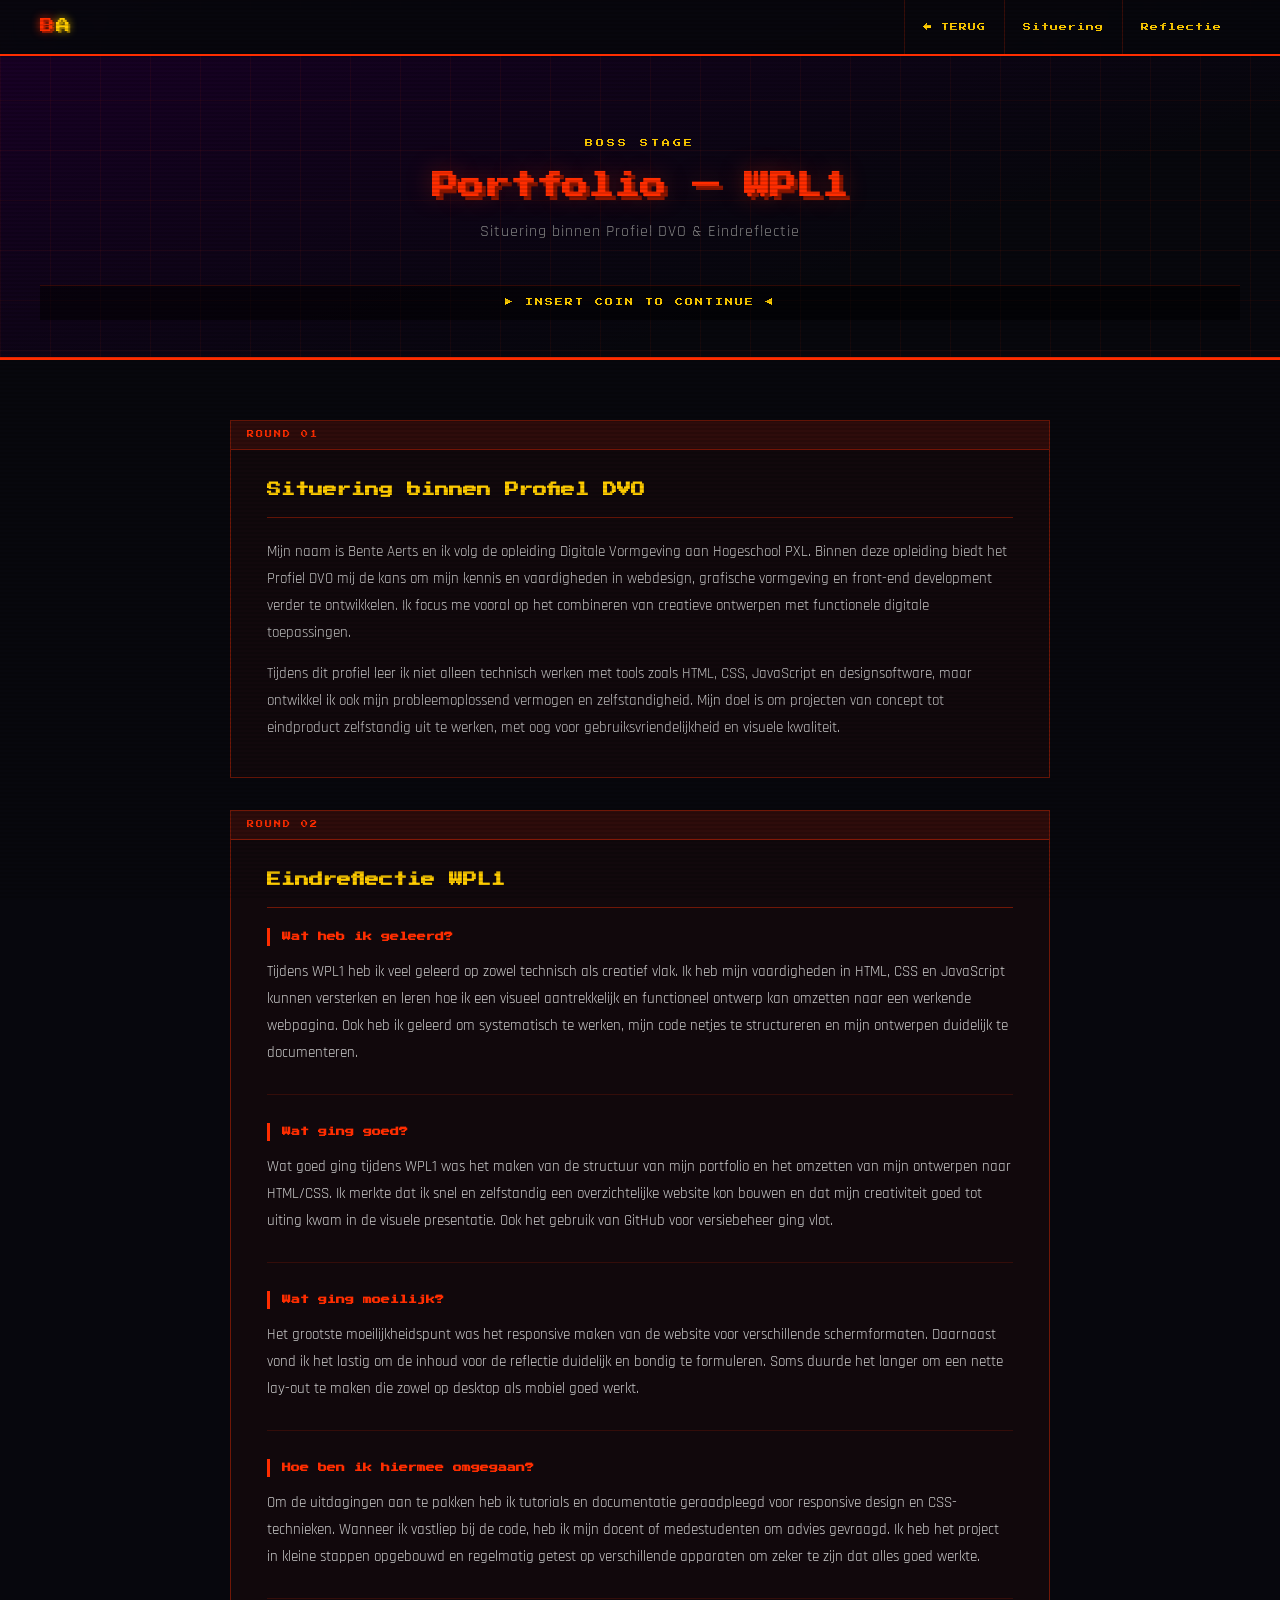
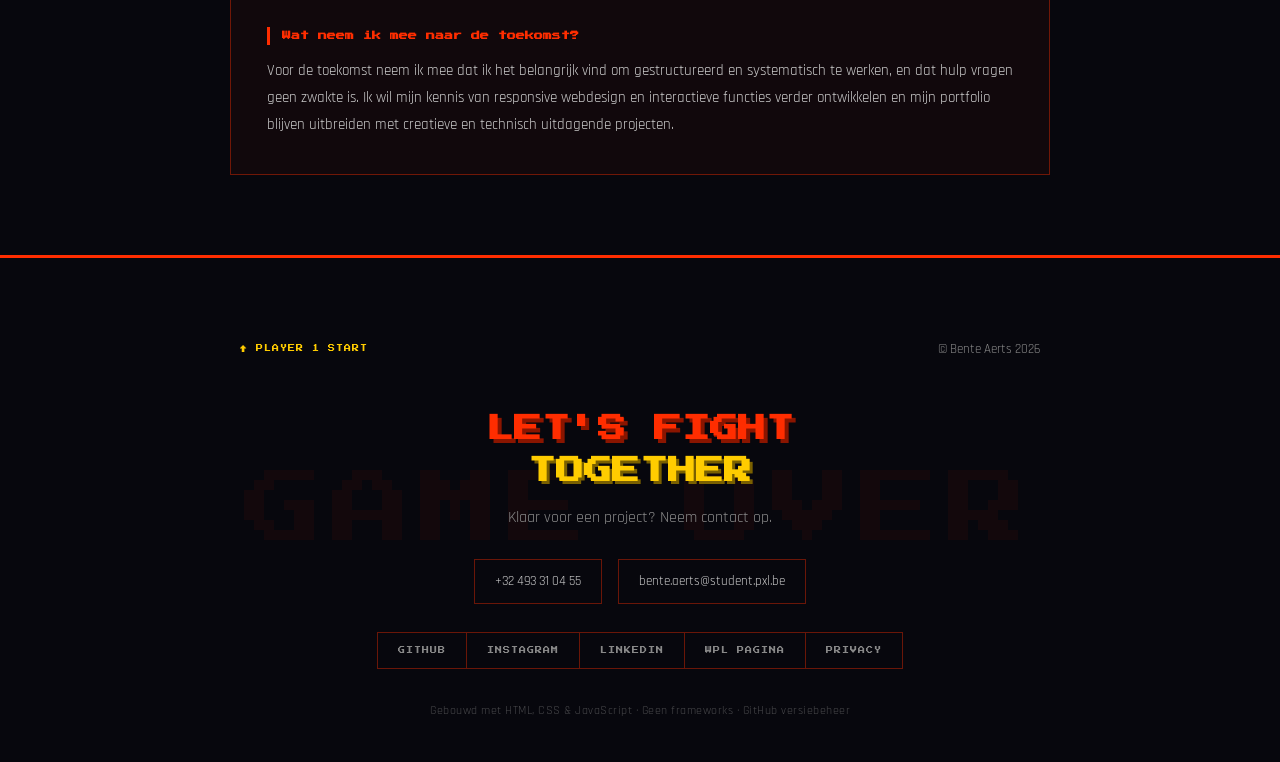
==== portfolio/index.html @ 79f718b0 "first commit wpl 2" ====
<!DOCTYPE html>
<html lang="nl">
<head>
    <meta charset="UTF-8">
    <meta name="viewport" content="width=device-width, initial-scale=1.0">
    <title>WPL1 — Bente Aerts Portfolio</title>
    <link rel="preconnect" href="https://fonts.googleapis.com">
    <link href="https://fonts.googleapis.com/css2?family=Press+Start+2P&family=Rajdhani:wght@400;600;700&display=swap" rel="stylesheet">
    <link rel="stylesheet" href="index.css">
</head>
<body>

<div class="scanlines" aria-hidden="true"></div>

<nav>
    <div class="nav-logo">B<span>A</span></div>
    <ul>
        <li><a href="../index.html">← TERUG</a></li>
        <li><a href="#situering">Situering</a></li>
        <li><a href="#reflectie">Reflectie</a></li>
    </ul>
</nav>

<header>
    <div class="hero-grid" aria-hidden="true"></div>
    <div class="header-inner">
        <p class="eyebrow">BOSS STAGE</p>
        <h1>Portfolio — WPL1</h1>
        <p class="sub">Situering binnen Profiel DVO &amp; Eindreflectie</p>
    </div>
    <div class="insert-coin" aria-hidden="true"><p>▶ INSERT COIN TO CONTINUE ◀</p></div>
</header>

<main>

    <section id="situering">
        <div class="section-round">ROUND 01</div>
        <h2>Situering binnen Profiel DVO</h2>

        <p>
            Mijn naam is Bente Aerts en ik volg de opleiding Digitale Vormgeving aan Hogeschool PXL.
            Binnen deze opleiding biedt het Profiel DVO mij de kans om mijn kennis en vaardigheden in webdesign, grafische vormgeving en front-end development verder te ontwikkelen.
            Ik focus me vooral op het combineren van creatieve ontwerpen met functionele digitale toepassingen.
        </p>

        <p>
            Tijdens dit profiel leer ik niet alleen technisch werken met tools zoals HTML, CSS, JavaScript en designsoftware,
            maar ontwikkel ik ook mijn probleemoplossend vermogen en zelfstandigheid.
            Mijn doel is om projecten van concept tot eindproduct zelfstandig uit te werken, met oog voor gebruiksvriendelijkheid en visuele kwaliteit.
        </p>
    </section>

    <section id="reflectie">
        <div class="section-round">ROUND 02</div>
        <h2>Eindreflectie WPL1</h2>

        <article>
            <h3>Wat heb ik geleerd?</h3>
            <p>
                Tijdens WPL1 heb ik veel geleerd op zowel technisch als creatief vlak.
                Ik heb mijn vaardigheden in HTML, CSS en JavaScript kunnen versterken en leren hoe ik een visueel aantrekkelijk en functioneel ontwerp kan omzetten naar een werkende webpagina.
                Ook heb ik geleerd om systematisch te werken, mijn code netjes te structureren en mijn ontwerpen duidelijk te documenteren.
            </p>
        </article>

        <article>
            <h3>Wat ging goed?</h3>
            <p>
                Wat goed ging tijdens WPL1 was het maken van de structuur van mijn portfolio en het omzetten van mijn ontwerpen naar HTML/CSS.
                Ik merkte dat ik snel en zelfstandig een overzichtelijke website kon bouwen en dat mijn creativiteit goed tot uiting kwam in de visuele presentatie.
                Ook het gebruik van GitHub voor versiebeheer ging vlot.
            </p>
        </article>

        <article>
            <h3>Wat ging moeilijk?</h3>
            <p>
                Het grootste moeilijkheidspunt was het responsive maken van de website voor verschillende schermformaten.
                Daarnaast vond ik het lastig om de inhoud voor de reflectie duidelijk en bondig te formuleren.
                Soms duurde het langer om een nette lay-out te maken die zowel op desktop als mobiel goed werkt.
            </p>
        </article>

        <article>
            <h3>Hoe ben ik hiermee omgegaan?</h3>
            <p>
                Om de uitdagingen aan te pakken heb ik tutorials en documentatie geraadpleegd voor responsive design en CSS-technieken.
                Wanneer ik vastliep bij de code, heb ik mijn docent of medestudenten om advies gevraagd.
                Ik heb het project in kleine stappen opgebouwd en regelmatig getest op verschillende apparaten om zeker te zijn dat alles goed werkte.
            </p>
        </article>

        <article>
            <h3>Wat neem ik mee naar de toekomst?</h3>
            <p>
                Voor de toekomst neem ik mee dat ik het belangrijk vind om gestructureerd en systematisch te werken, en dat hulp vragen geen zwakte is.
                Ik wil mijn kennis van responsive webdesign en interactieve functies verder ontwikkelen en mijn portfolio blijven uitbreiden met creatieve en technisch uitdagende projecten.
            </p>
        </article>
    </section>

</main>

<footer id="contact">
    <div class="footer-bg-text" aria-hidden="true">GAME OVER</div>
    <div class="footer-inner">
        <div class="footer-top">
            <a href="#" class="back-to-top">↑ PLAYER 1 START</a>
            <span class="copyright">© Bente Aerts 2026</span>
        </div>

        <h2 class="footer-cta">LET'S FIGHT<br><span>TOGETHER</span></h2>
        <p class="footer-sub">Klaar voor een project? Neem contact op.</p>

        <div class="footer-contact">
            <a href="tel:+32493310455" class="contact-pill">+32 493 31 04 55</a>
            <a href="mailto:bente.aerts@student.pxl.be" class="contact-pill">bente.aerts@student.pxl.be</a>
        </div>

        <div class="social-links">
            <a href="https://github.com/BenteAertsPXL" target="_blank" rel="noopener">GITHUB</a>
            <a href="https://www.instagram.com/bendb_og/" target="_blank" rel="noopener">INSTAGRAM</a>
            <a href="https://www.linkedin.com/in/benteaerts/" target="_blank" rel="noopener">LINKEDIN</a>
            <a href="../portfolio/index.html">WPL PAGINA</a>
            <a href="../privacy/index.html">PRIVACY</a>
        </div>

        <p class="footer-bottom">Gebouwd met HTML, CSS &amp; JavaScript · Geen frameworks · GitHub versiebeheer</p>
    </div>
</footer>

</body>
</html>
---- portfolio/index.css ----
*, *::before, *::after {
    margin: 0;
    padding: 0;
    box-sizing: border-box;
}

:root {
    --red: #ff2d00;
    --red-dark: #8a1500;
    --red-glow: rgba(255, 45, 0, 0.35);
    --yellow: #ffcc00;
    --yellow-dark: #7a6000;
    --bg: #07070d;
    --bg2: #0f0f1a;
    --bg3: #1a0028;
    --border: rgba(255, 45, 0, 0.4);
    --text: #e8e8e8;
    --text-muted: #888;
    --font-pixel: 'Press Start 2P', monospace;
    --font-body: 'Rajdhani', sans-serif;
}

html { scroll-behavior: smooth; }

body {
    background-color: var(--bg);
    color: var(--text);
    font-family: var(--font-body);
    font-size: 16px;
    line-height: 1.7;
    overflow-x: hidden;
}

a { color: inherit; text-decoration: none; }

.scanlines {
    position: fixed;
    inset: 0;
    background: repeating-linear-gradient(
        0deg, transparent, transparent 2px,
        rgba(0,0,0,0.12) 2px, rgba(0,0,0,0.12) 4px
    );
    pointer-events: none;
    z-index: 9999;
}

nav {
    position: fixed;
    top: 0; left: 0; right: 0;
    z-index: 1000;
    display: flex;
    align-items: center;
    justify-content: space-between;
    padding: 0 40px;
    height: 56px;
    background: rgba(7, 7, 13, 0.92);
    backdrop-filter: blur(8px);
    border-bottom: 2px solid var(--red);
}

.nav-logo {
    font-family: var(--font-pixel);
    font-size: 14px;
    color: var(--red);
    text-shadow: 0 0 8px var(--red), 2px 2px 0 var(--red-dark);
    letter-spacing: 2px;
}

.nav-logo span {
    color: var(--yellow);
    text-shadow: 0 0 8px var(--yellow), 2px 2px 0 var(--yellow-dark);
}

nav ul {
    list-style: none;
    display: flex;
    gap: 0;
}

nav ul li a {
    display: block;
    font-family: var(--font-pixel);
    font-size: 8px;
    color: var(--yellow);
    padding: 0 18px;
    height: 56px;
    line-height: 56px;
    letter-spacing: 1px;
    border-left: 1px solid rgba(255, 45, 0, 0.2);
    transition: background 0.1s, color 0.1s;
}

nav ul li a:hover {
    background: var(--red);
    color: #fff;
}

header {
    min-height: 40vh;
    display: flex;
    flex-direction: column;
    justify-content: center;
    align-items: center;
    text-align: center;
    padding: 100px 40px 0;
    background: linear-gradient(160deg, var(--bg3) 0%, var(--bg) 70%);
    position: relative;
    overflow: hidden;
    border-bottom: 3px solid var(--red);
}

.hero-grid {
    position: absolute;
    inset: 0;
    background-image:
        linear-gradient(rgba(255,45,0,0.06) 1px, transparent 1px),
        linear-gradient(90deg, rgba(255,45,0,0.06) 1px, transparent 1px);
    background-size: 50px 50px;
}

.header-inner {
    position: relative;
    z-index: 2;
    padding-bottom: 40px;
}

.eyebrow {
    font-family: var(--font-pixel);
    font-size: 8px;
    color: var(--yellow);
    letter-spacing: 3px;
    margin-bottom: 16px;
}

header h1 {
    font-family: var(--font-pixel);
    font-size: 26px;
    color: var(--red);
    text-shadow: 4px 4px 0 var(--red-dark), 0 0 24px var(--red-glow);
    line-height: 1.5;
    margin-bottom: 12px;
}

.sub {
    font-family: var(--font-body);
    font-size: 16px;
    color: var(--text-muted);
    letter-spacing: 1px;
}

.insert-coin {
    width: 100%;
    text-align: center;
    padding: 10px;
    background: rgba(0,0,0,0.5);
    border-top: 1px solid rgba(255,45,0,0.2);
    position: relative;
    z-index: 2;
}

.insert-coin p {
    font-family: var(--font-pixel);
    font-size: 8px;
    color: var(--yellow);
    letter-spacing: 2px;
    animation: blink 1s step-end infinite;
}

@keyframes blink {
    0%, 100% { opacity: 1; }
    50% { opacity: 0; }
}

main {
    max-width: 900px;
    margin: 0 auto;
    padding: 60px 40px 80px;
    display: flex;
    flex-direction: column;
    gap: 32px;
}

section {
    background: rgba(255, 45, 0, 0.04);
    border: 1px solid var(--border);
    padding: 36px;
    position: relative;
}

.section-round {
    font-family: var(--font-pixel);
    font-size: 7px;
    color: var(--red);
    background: rgba(255, 45, 0, 0.12);
    border-bottom: 1px solid var(--border);
    padding: 8px 16px;
    margin: -36px -36px 28px -36px;
    letter-spacing: 2px;
}

section h2 {
    font-family: var(--font-pixel);
    font-size: 14px;
    color: var(--yellow);
    line-height: 1.8;
    margin-bottom: 20px;
    padding-bottom: 14px;
    border-bottom: 1px solid var(--border);
}

section > p {
    font-size: 15px;
    color: #ccc;
    line-height: 1.8;
    margin-bottom: 14px;
}

section > p:last-child { margin-bottom: 0; }

article {
    margin-bottom: 28px;
    padding-bottom: 28px;
    border-bottom: 1px solid rgba(255, 45, 0, 0.15);
}

article:last-child {
    margin-bottom: 0;
    padding-bottom: 0;
    border-bottom: none;
}

article h3 {
    font-family: var(--font-pixel);
    font-size: 9px;
    color: var(--red);
    line-height: 2;
    margin-bottom: 12px;
    padding-left: 12px;
    border-left: 3px solid var(--red);
}

article p {
    font-size: 15px;
    color: #ccc;
    line-height: 1.8;
    margin-bottom: 10px;
}

article p:last-child { margin-bottom: 0; }

article ul {
    list-style: none;
    padding-left: 0;
    display: flex;
    flex-direction: column;
    gap: 8px;
}

article li {
    font-size: 15px;
    color: #bbb;
    padding-left: 16px;
    position: relative;
}

article li::before {
    content: '▶';
    position: absolute;
    left: 0;
    color: var(--red);
    font-size: 8px;
    top: 6px;
}

footer {
    background: var(--bg);
    border-top: 3px solid var(--red);
    padding: 80px 40px 40px;
    text-align: center;
    position: relative;
    overflow: hidden;
}

.footer-bg-text {
    position: absolute;
    top: 50%;
    left: 50%;
    transform: translate(-50%, -50%);
    font-family: var(--font-pixel);
    font-size: 80px;
    color: rgba(255, 45, 0, 0.05);
    white-space: nowrap;
    pointer-events: none;
    letter-spacing: 8px;
}

.footer-inner {
    position: relative;
    z-index: 2;
    max-width: 800px;
    margin: 0 auto;
}

.footer-top {
    display: flex;
    justify-content: space-between;
    align-items: center;
    margin-bottom: 48px;
    font-size: 12px;
    color: var(--text-muted);
}

.back-to-top {
    font-family: var(--font-pixel);
    font-size: 7px;
    color: var(--yellow);
    letter-spacing: 1px;
    transition: color 0.2s;
}

.back-to-top:hover { color: var(--red); }

.copyright {
    font-size: 13px;
    color: var(--text-muted);
}

.footer-cta {
    font-family: var(--font-pixel);
    font-size: 28px;
    color: var(--red);
    text-shadow: 4px 4px 0 var(--red-dark);
    line-height: 1.5;
    margin-bottom: 12px;
}

.footer-cta span {
    color: var(--yellow);
    text-shadow: 3px 3px 0 var(--yellow-dark);
}

.footer-sub {
    font-size: 16px;
    color: var(--text-muted);
    margin-bottom: 28px;
}

.footer-contact {
    display: flex;
    justify-content: center;
    gap: 16px;
    flex-wrap: wrap;
    margin-bottom: 28px;
}

.contact-pill {
    font-size: 13px;
    padding: 10px 20px;
    border: 1px solid var(--border);
    color: #ccc;
    transition: border-color 0.2s, color 0.2s;
}

.contact-pill:hover {
    border-color: var(--red);
    color: var(--red);
}

.social-links {
    display: inline-flex;
    justify-content: center;
    flex-wrap: wrap;
    margin-bottom: 32px;
    border: 1px solid var(--border);
}

.social-links a {
    font-family: var(--font-pixel);
    font-size: 7px;
    padding: 12px 20px;
    color: var(--text-muted);
    border-right: 1px solid var(--border);
    letter-spacing: 1px;
    transition: background 0.15s, color 0.15s;
}

.social-links a:last-child { border-right: none; }

.social-links a:hover {
    background: var(--red);
    color: #fff;
}

.footer-bottom {
    font-size: 12px;
    color: rgba(136,136,136,0.5);
    letter-spacing: 0.5px;
}

@media (max-width: 600px) {
    nav { padding: 0 16px; }
    nav ul li a { padding: 0 10px; font-size: 7px; }
    .nav-logo { font-size: 11px; }

    header { padding: 80px 20px 0; }
    header h1 { font-size: 16px; }

    main { padding: 40px 16px 60px; }

    section { padding: 24px 20px; }
    .section-round { margin: -24px -20px 20px -20px; }

    .footer-top { flex-direction: column; gap: 12px; }
    .footer-bg-text { font-size: 36px; }
}
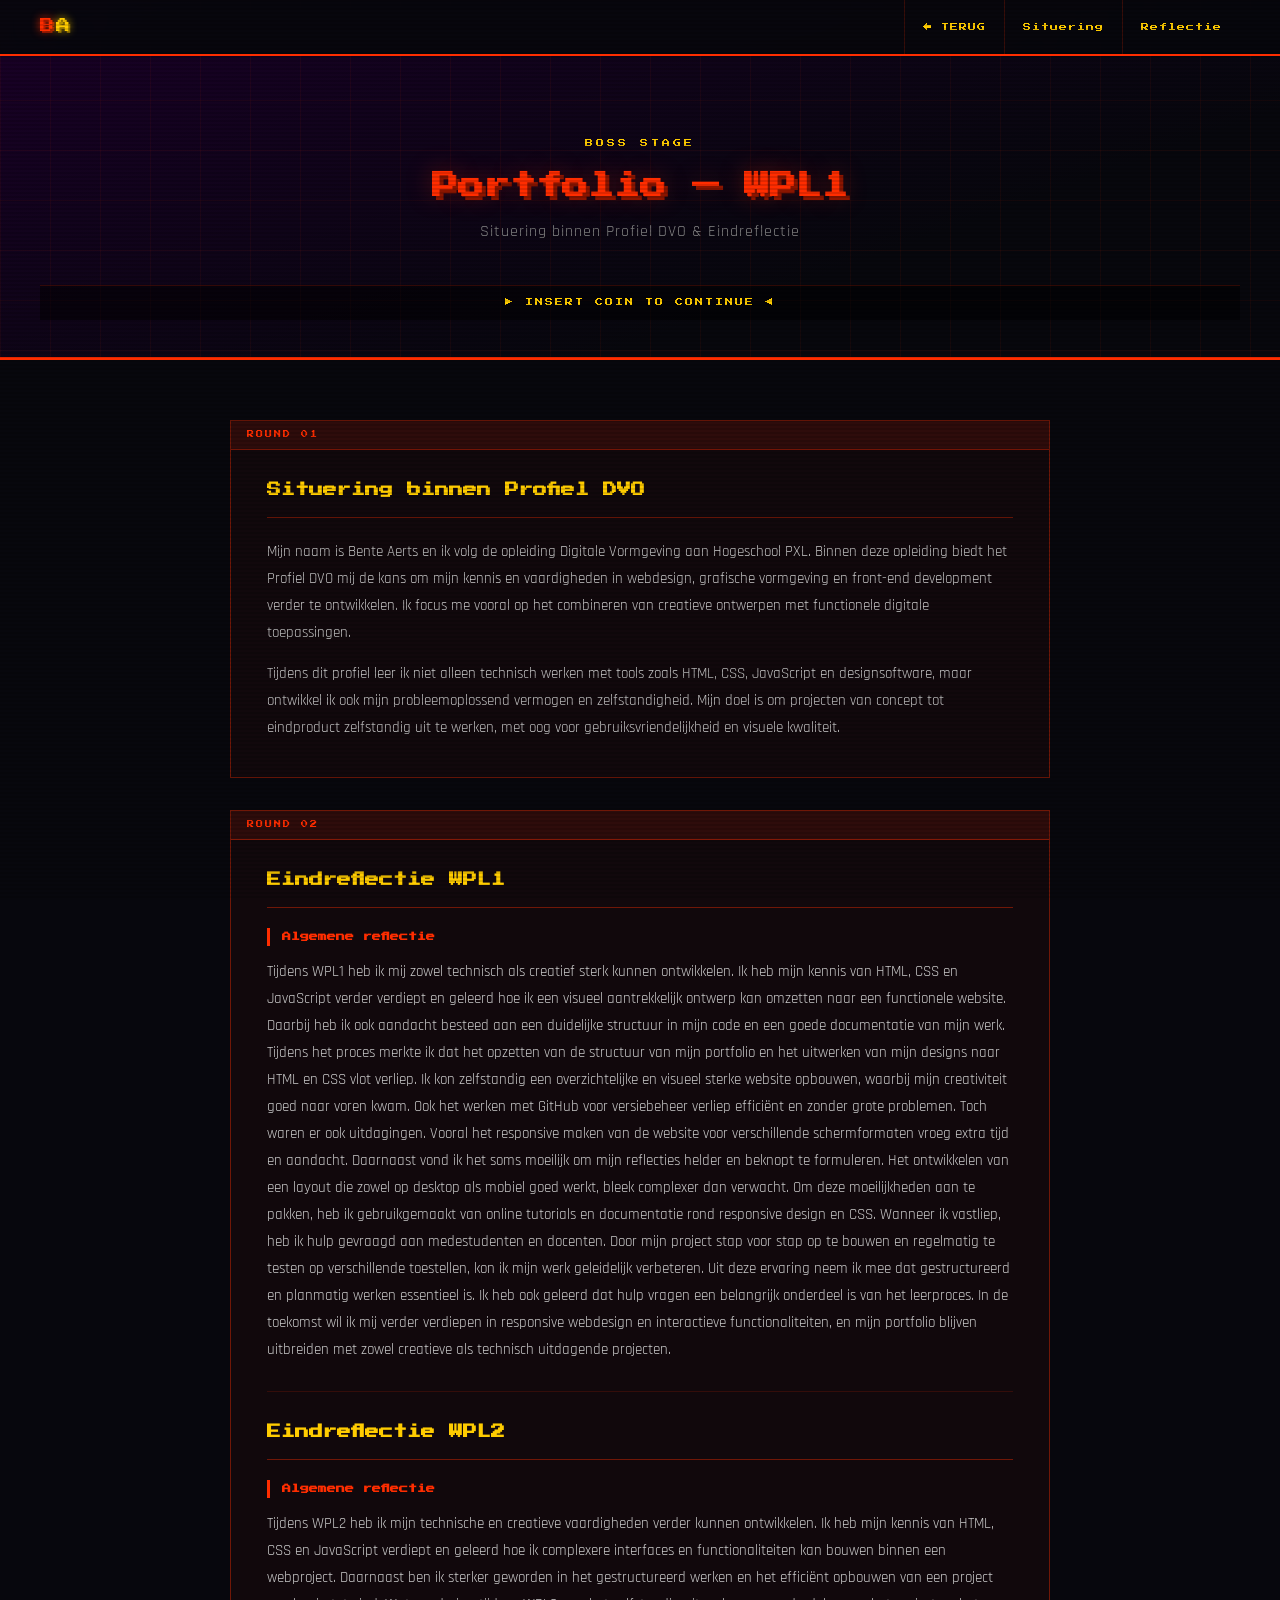
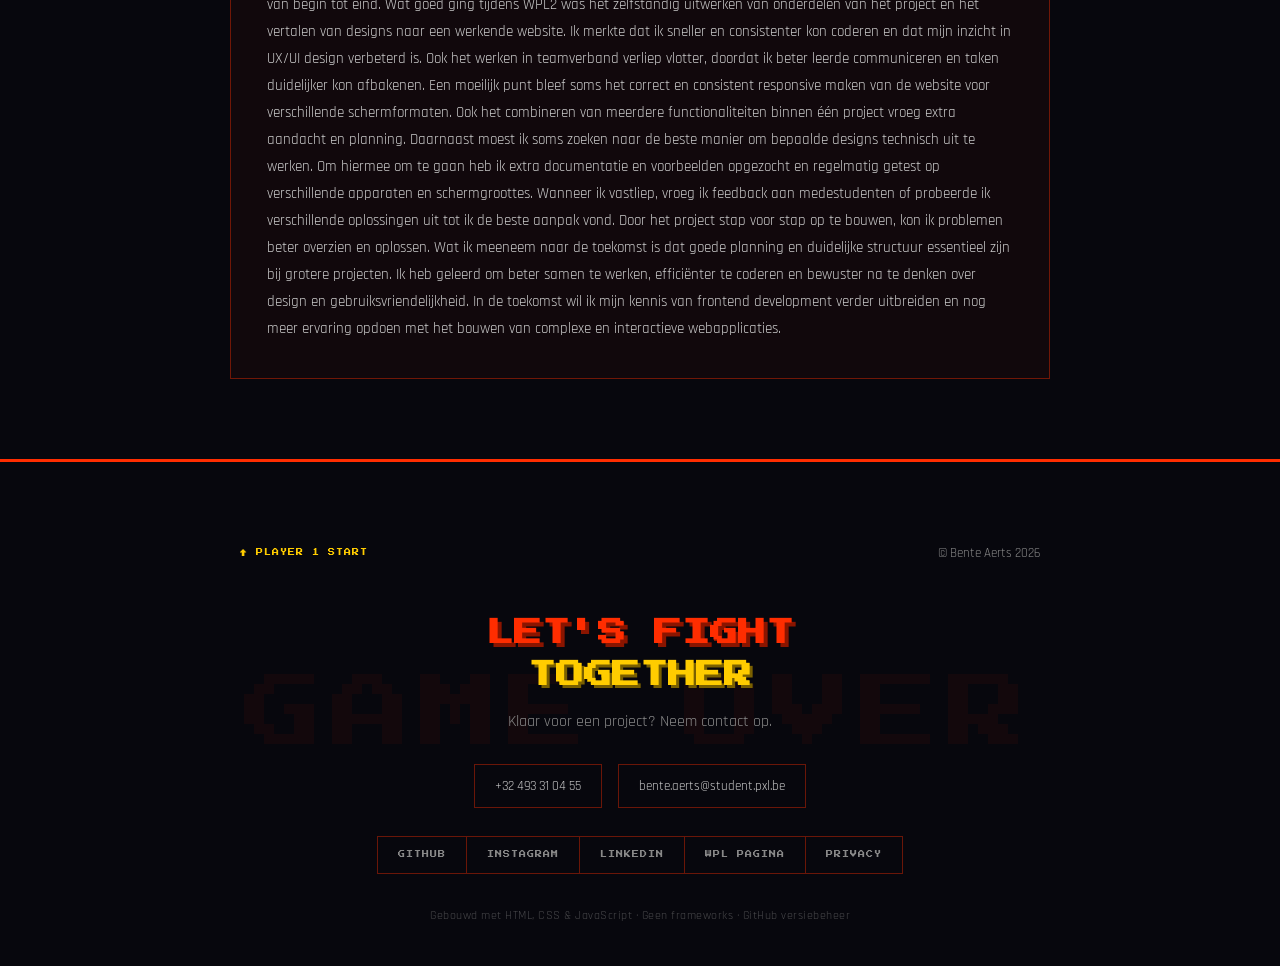
==== commit 2e7dd9bd: "last fixes" ====
--- a/portfolio/index.html
+++ b/portfolio/index.html
@@ -55,46 +55,55 @@
         <h2>Eindreflectie WPL1</h2>
 
         <article>
-            <h3>Wat heb ik geleerd?</h3>
+            <h3>Algemene reflectie</h3>
             <p>
-                Tijdens WPL1 heb ik veel geleerd op zowel technisch als creatief vlak.
-                Ik heb mijn vaardigheden in HTML, CSS en JavaScript kunnen versterken en leren hoe ik een visueel aantrekkelijk en functioneel ontwerp kan omzetten naar een werkende webpagina.
-                Ook heb ik geleerd om systematisch te werken, mijn code netjes te structureren en mijn ontwerpen duidelijk te documenteren.
+                Tijdens WPL1 heb ik mij zowel technisch als creatief sterk kunnen ontwikkelen. 
+                Ik heb mijn kennis van HTML, CSS en JavaScript verder verdiept en geleerd hoe ik een visueel aantrekkelijk 
+                ontwerp kan omzetten naar een functionele website. Daarbij heb ik ook aandacht besteed aan een duidelijke 
+                structuur in mijn code en een goede documentatie van mijn werk.
+                Tijdens het proces merkte ik dat het opzetten van de structuur van mijn portfolio en het uitwerken van 
+                mijn designs naar HTML en CSS vlot verliep. Ik kon zelfstandig een overzichtelijke en visueel sterke 
+                website opbouwen, waarbij mijn creativiteit goed naar voren kwam. Ook het werken met GitHub voor versiebeheer 
+                verliep efficiënt en zonder grote problemen.
+                Toch waren er ook uitdagingen. Vooral het responsive maken van de website voor verschillende schermformaten 
+                vroeg extra tijd en aandacht. Daarnaast vond ik het soms moeilijk om mijn reflecties helder en beknopt te 
+                formuleren. Het ontwikkelen van een layout die zowel op desktop als mobiel goed werkt, bleek complexer dan 
+                verwacht.
+                Om deze moeilijkheden aan te pakken, heb ik gebruikgemaakt van online tutorials en documentatie rond 
+                responsive design en CSS. Wanneer ik vastliep, heb ik hulp gevraagd aan medestudenten en docenten. 
+                Door mijn project stap voor stap op te bouwen en regelmatig te testen op verschillende toestellen, 
+                kon ik mijn werk geleidelijk verbeteren.
+                Uit deze ervaring neem ik mee dat gestructureerd en planmatig werken essentieel is. Ik heb ook geleerd 
+                dat hulp vragen een belangrijk onderdeel is van het leerproces. In de toekomst wil ik mij verder verdiepen 
+                in responsive webdesign en interactieve functionaliteiten, en mijn portfolio blijven uitbreiden met zowel 
+                creatieve als technisch uitdagende projecten.
             </p>
         </article>
 
-        <article>
-            <h3>Wat ging goed?</h3>
-            <p>
-                Wat goed ging tijdens WPL1 was het maken van de structuur van mijn portfolio en het omzetten van mijn ontwerpen naar HTML/CSS.
-                Ik merkte dat ik snel en zelfstandig een overzichtelijke website kon bouwen en dat mijn creativiteit goed tot uiting kwam in de visuele presentatie.
-                Ook het gebruik van GitHub voor versiebeheer ging vlot.
-            </p>
-        </article>
+        <h2>Eindreflectie WPL2</h2>
 
         <article>
-            <h3>Wat ging moeilijk?</h3>
+            <h3>Algemene reflectie</h3>
             <p>
-                Het grootste moeilijkheidspunt was het responsive maken van de website voor verschillende schermformaten.
-                Daarnaast vond ik het lastig om de inhoud voor de reflectie duidelijk en bondig te formuleren.
-                Soms duurde het langer om een nette lay-out te maken die zowel op desktop als mobiel goed werkt.
-            </p>
-        </article>
-
-        <article>
-            <h3>Hoe ben ik hiermee omgegaan?</h3>
-            <p>
-                Om de uitdagingen aan te pakken heb ik tutorials en documentatie geraadpleegd voor responsive design en CSS-technieken.
-                Wanneer ik vastliep bij de code, heb ik mijn docent of medestudenten om advies gevraagd.
-                Ik heb het project in kleine stappen opgebouwd en regelmatig getest op verschillende apparaten om zeker te zijn dat alles goed werkte.
-            </p>
-        </article>
-
-        <article>
-            <h3>Wat neem ik mee naar de toekomst?</h3>
-            <p>
-                Voor de toekomst neem ik mee dat ik het belangrijk vind om gestructureerd en systematisch te werken, en dat hulp vragen geen zwakte is.
-                Ik wil mijn kennis van responsive webdesign en interactieve functies verder ontwikkelen en mijn portfolio blijven uitbreiden met creatieve en technisch uitdagende projecten.
+                Tijdens WPL2 heb ik mijn technische en creatieve vaardigheden verder kunnen ontwikkelen. 
+                Ik heb mijn kennis van HTML, CSS en JavaScript verdiept en geleerd hoe ik complexere interfaces en 
+                functionaliteiten kan bouwen binnen een webproject. Daarnaast ben ik sterker geworden in het gestructureerd 
+                werken en het efficiënt opbouwen van een project van begin tot eind.
+                Wat goed ging tijdens WPL2 was het zelfstandig uitwerken van onderdelen van het project en het vertalen 
+                van designs naar een werkende website. Ik merkte dat ik sneller en consistenter kon coderen en dat mijn 
+                inzicht in UX/UI design verbeterd is. Ook het werken in teamverband verliep vlotter, doordat ik beter 
+                leerde communiceren en taken duidelijker kon afbakenen.
+                Een moeilijk punt bleef soms het correct en consistent responsive maken van de website voor verschillende 
+                schermformaten. Ook het combineren van meerdere functionaliteiten binnen één project vroeg extra aandacht 
+                en planning. Daarnaast moest ik soms zoeken naar de beste manier om bepaalde designs technisch uit te werken.
+                Om hiermee om te gaan heb ik extra documentatie en voorbeelden opgezocht en regelmatig getest op verschillende 
+                apparaten en schermgroottes. Wanneer ik vastliep, vroeg ik feedback aan medestudenten of probeerde ik 
+                verschillende oplossingen uit tot ik de beste aanpak vond. Door het project stap voor stap op te bouwen, 
+                kon ik problemen beter overzien en oplossen.
+                Wat ik meeneem naar de toekomst is dat goede planning en duidelijke structuur essentieel zijn bij grotere 
+                projecten. Ik heb geleerd om beter samen te werken, efficiënter te coderen en bewuster na te denken over 
+                design en gebruiksvriendelijkheid. In de toekomst wil ik mijn kennis van frontend development verder 
+                uitbreiden en nog meer ervaring opdoen met het bouwen van complexe en interactieve webapplicaties.
             </p>
         </article>
     </section>
